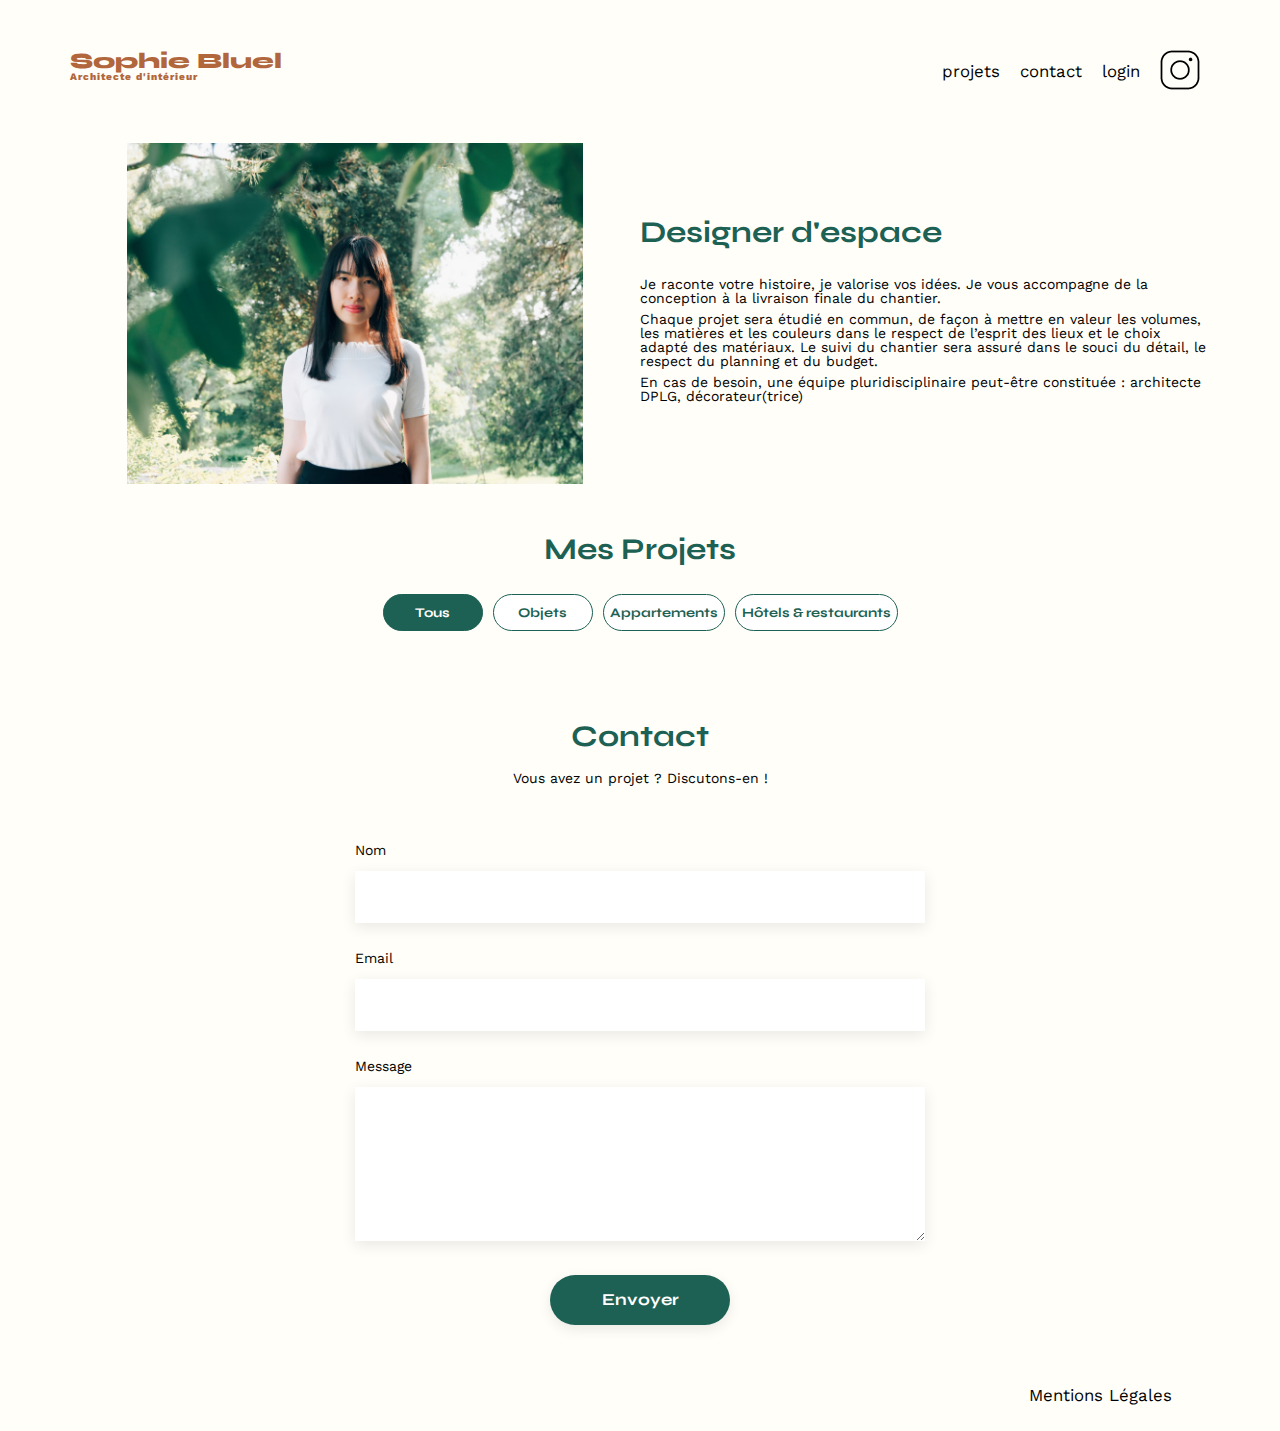
==== FrontEnd/index.html @ c89c2dd3 "page de connexion integrée + quelques modifs + ajout d'un .js pour le menu" ====
<!DOCTYPE html>
<html lang="fr">
<head>
	<meta charset="UTF-8">
	<title>Sophie Bluel - Architecte d'intérieur</title>
	<meta name="viewport" content="width=device-width, initial-scale=1.0">
	<link rel="preconnect" href="https://fonts.googleapis.com">
	<link rel="preconnect" href="https://fonts.gstatic.com" crossorigin>
	<link href="https://fonts.googleapis.com/css2?family=Syne:wght@700;800&family=Work+Sans&display=swap" rel="stylesheet">
	<meta name="description" content="">
	<link rel="stylesheet" href="./assets/style.css">
	<script src="menu.js" defer></script>
	<script src="script.js" defer></script>
</head>
<body>
	<header>
		<h1 class="logo">Sophie Bluel <span>Architecte d'intérieur</span></h1>
		<nav>
			<ul>
				<li><a href="#portfolio">projets</a></li>
				<li class="test"><a href="#contact">contact</a></li>
				<li class="btn-connexion"><a href="connexion.html">login</a></li>
				<li><img src="./assets/icons/instagram.png" alt="Instagram"></li>
			</ul>
		</nav>
	</header>
	<main>
		<section id="introduction">
			<figure>
				<img src="./assets/images/sophie-bluel.png" alt="">
			</figure>
			<article>
				<h2>Designer d'espace</h2>
				<p>Je raconte votre histoire, je valorise vos idées. Je vous accompagne de la conception à la livraison finale du chantier.</p>
				<p>Chaque projet sera étudié en commun, de façon à mettre en valeur les volumes, les matières et les couleurs dans le respect de l’esprit des lieux et le choix adapté des matériaux. Le suivi du chantier sera assuré dans le souci du détail, le respect du planning et du budget.</p>
				<p>En cas de besoin, une équipe pluridisciplinaire peut-être constituée : architecte DPLG, décorateur(trice)</p>
			</article>
		</section>
		<section id="portfolio">

			<h2>Mes Projets</h2>

			<div class="filtres">
				<button value="0">Tous</button>
				<button value="1">Objets</button>
				<button value="2">Appartements</button>
				<button value="3">Hôtels & restaurants</button>
			</div>

			<div class="gallery">
			</div>

		</section>
		<section id="contact">
			<h2>Contact</h2>
			<p>Vous avez un projet ? Discutons-en !</p>
			<form action="#" method="post">
				<label for="name">Nom</label>
				<input type="text" name="name" id="name">
				<label for="email">Email</label>
				<input type="email" name="email" id="email">
				<label for="message">Message</label>
				<textarea name="message" id="message" cols="30" rows="10"></textarea>
				<input type="submit" value="Envoyer">
			</form>
		</section>
	</main>

	<footer>
		<nav>
			<ul>
				<li>Mentions Légales</li>
			</ul>
		</nav>
	</footer>
</body>
</html>
---- FrontEnd/assets/style.css ----
/* http://meyerweb.com/eric/tools/css/reset/
   v2.0 | 20110126
   License: none (public domain)
*/

html, body, div, span, applet, object, iframe,
h1, h2, h3, h4, h5, h6, p, blockquote, pre,
a, abbr, acronym, address, big, cite, code,
del, dfn, em, img, ins, kbd, q, s, samp,
small, strike, strong, sub, sup, tt, var,
b, u, i, center,
dl, dt, dd, ol, ul, li,
fieldset, form, label, legend,
table, caption, tbody, tfoot, thead, tr, th, td,
article, aside, canvas, details, embed,
figure, figcaption, footer, header, hgroup,
menu, nav, output, ruby, section, summary,
time, mark, audio, video {
	margin: 0;
	padding: 0;
	border: 0;
	font-size: 100%;
	font: inherit;
	vertical-align: baseline;
}
/* HTML5 display-role reset for older browsers */
article, aside, details, figcaption, figure,
footer, header, hgroup, menu, nav, section {
	display: block;
}
body {
	line-height: 1;
}
ol, ul {
	list-style: none;
}
blockquote, q {
	quotes: none;
}
blockquote:before, blockquote:after,
q:before, q:after {
	content: '';
	content: none;
}
table {
	border-collapse: collapse;
	border-spacing: 0;
}
/** end reset css**/
body {
	max-width: 1140px;
	margin:auto;
	font-family: 'Work Sans' ;
	font-size: 14px;
	background: #FFFEF8;
}
header {
	display: flex;
	justify-content: space-between;
	margin: 50px 0;
}
section {
	margin: 50px 0
}

h1{
	display: flex;
	flex-direction: column;
	font-family: 'Syne';
	font-size: 22px;
	font-weight: 800;
	color: #B1663C
}

h1 > span {
	font-family: 'Work Sans';
	font-size:10px;
	letter-spacing: 0.1em;
;
}

h2{
	font-family: 'Syne';
	font-weight: 700;
	font-size: 30px;
	color: #1D6154
}
nav ul {
	display: flex;
	align-items: center;
	list-style-type: none;

}
nav li {
	padding: 0 10px;
	font-size: 1.2em;
}

li:hover {
	color: #B1663C;
}

nav li a {
	text-decoration: none;
	color: inherit;
}

#introduction {
	display: flex;
	align-items: center;
}
#introduction figure {
	flex: 1
}
#introduction img {
	display: block;
	margin: auto;
	width: 80%;
}

#introduction article {
	flex: 1
}
#introduction h2 {
	margin-bottom: 1em;
}

#introduction p {
	margin-bottom: 0.5em;
}
#portfolio h2 {
	text-align: center;
	margin-bottom: 1em;
}
.gallery {
	width: 100%;
	display: grid;
	grid-template-columns: 1fr 1fr 1fr;
	grid-column-gap: 20px;
	grid-row-gap: 20px;
}

.filtres {
	display: flex;
	justify-content: center;
	gap: 10px;
	
}

.filtres button {
	font-family: 'Syne';
	font-weight: 700;
	color: #1D6154;
	background-color: white;
	text-align: center;
	border-radius: 60px;
	min-width: 100px;
	height: 37px;
	border: 1px solid #1D6154;
	cursor: pointer;
	margin-bottom: 3em;
}

.filtres button.active {
	background-color: #1D6154;
	color: white;
}

.gallery img {
	width: 100%;

}
#contact {
	width: 50%;
margin: auto;
}
#contact > * {
	text-align: center;

}
#contact h2{
	margin-bottom: 20px;
}
#contact form {
	text-align: left;
	margin-top:30px;
	display: flex;
	flex-direction: column;
}

#contact input {
	height: 50px;
	font-size: 1.2em;
	border: none;
	box-shadow: 0px 4px 14px rgba(0, 0, 0, 0.09);
}
#contact label {
	margin: 2em 0 1em 0;
}
#contact textarea {
	border: none;
	box-shadow: 0px 4px 14px rgba(0, 0, 0, 0.09);
}

input[type="submit"]{
	font-family: 'Syne';
	font-weight: 700;
	color: white;
	background-color: #1D6154;
	margin : 2em auto ;
	width: 180px;
	text-align: center;
	border-radius: 60px ;
}

footer nav ul {
	display: flex;
	justify-content: flex-end;
	margin: 2em
}

/* page de connexion */
#connexion {
	text-align: center;
	display: flex;
	flex-direction: column;
	align-items: center;
	margin-top: 135px;
	margin-bottom: 300px;
}
#connexion form {
	text-align: left;
	display: flex;
	flex-direction: column;
}
#connexion input {
	height: 50px;
	width: 380px;
	font-size: 1.2em;
	border: none;
	box-shadow: 0px 4px 14px rgba(0, 0, 0, 0.09);
}
#connexion .se-connecter {
	width: 180px;
}
#connexion a {
	text-align: center;
	color: inherit;
}

#connexion label {
	margin: 2em 0 1em 0;
}
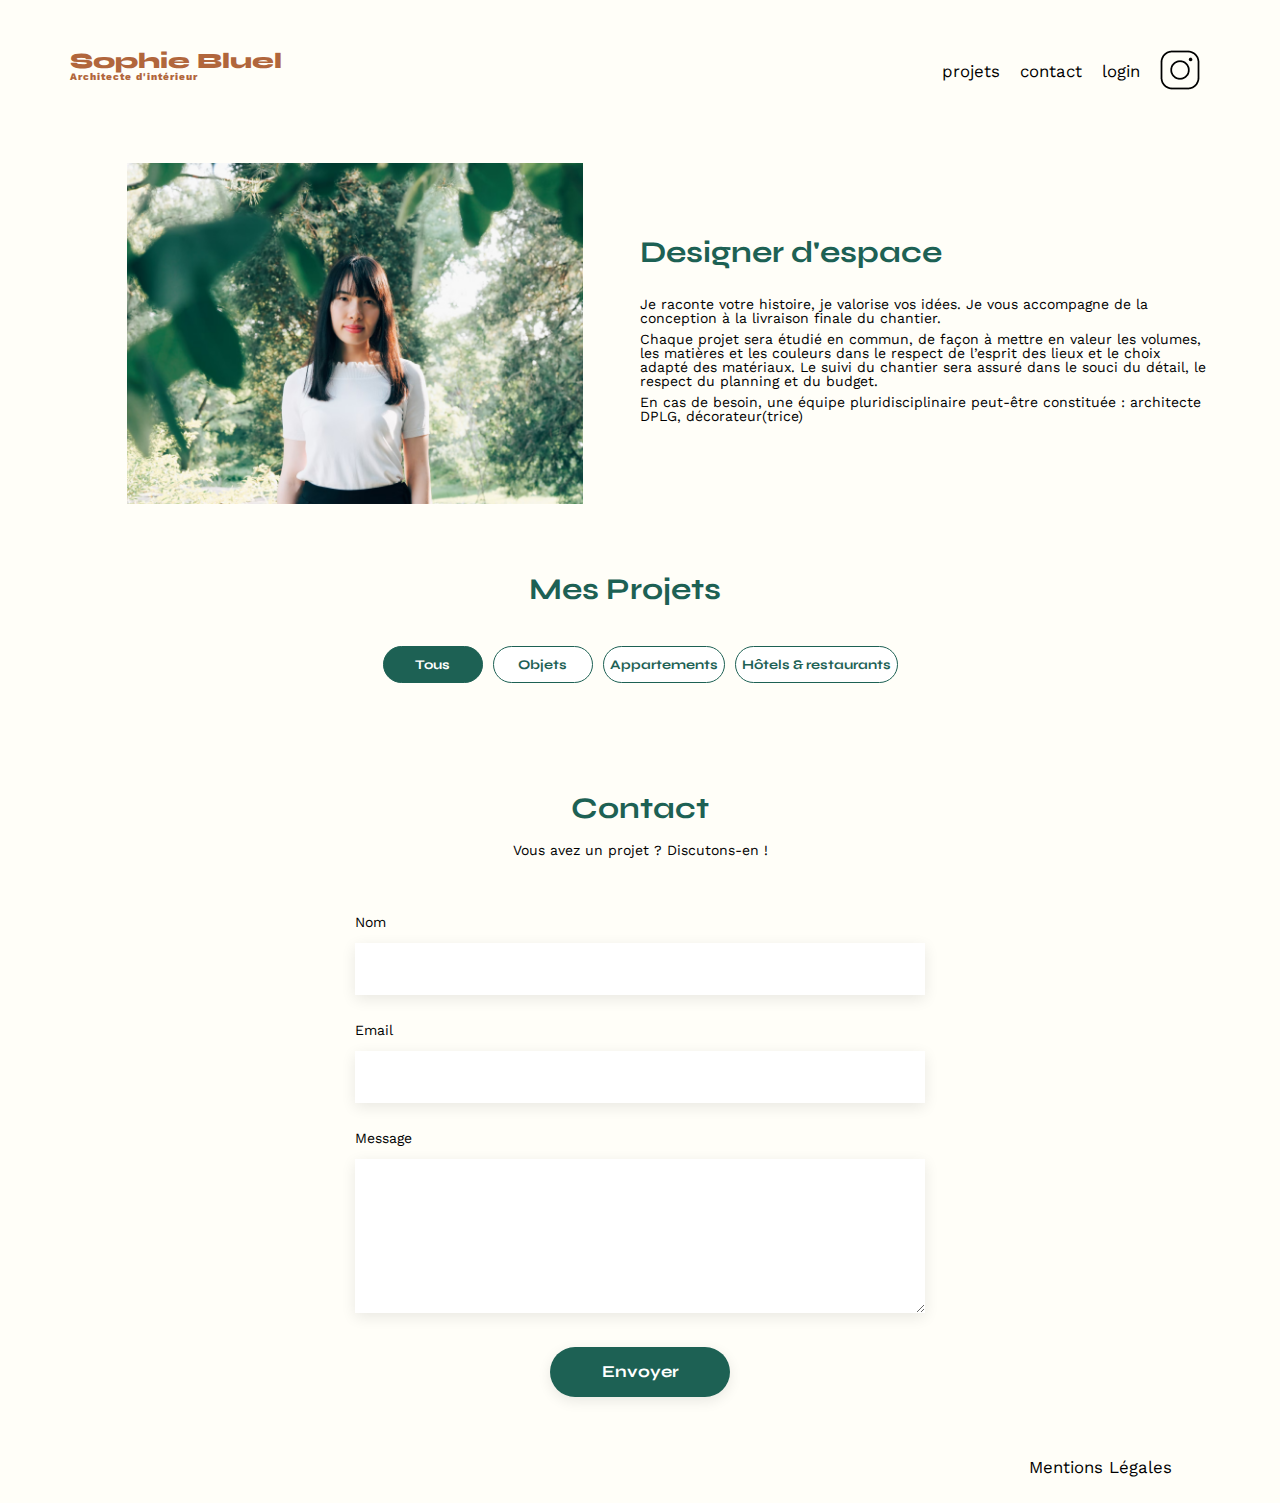
==== commit 985614dd: "gestion de l'authentification / mode édition" ====
--- a/FrontEnd/index.html
+++ b/FrontEnd/index.html
@@ -8,17 +8,23 @@
 	<link rel="preconnect" href="https://fonts.gstatic.com" crossorigin>
 	<link href="https://fonts.googleapis.com/css2?family=Syne:wght@700;800&family=Work+Sans&display=swap" rel="stylesheet">
 	<meta name="description" content="">
+	<link rel="stylesheet" href="https://cdnjs.cloudflare.com/ajax/libs/font-awesome/6.2.1/css/all.min.css"
+        integrity="sha512-MV7K8+y+gLIBoVD59lQIYicR65iaqukzvf/nwasF0nqhPay5w/9lJmVM2hMDcnK1OnMGCdVK+iQrJ7lzPJQd1w=="
+        crossorigin="anonymous" referrerpolicy="no-referrer" />
 	<link rel="stylesheet" href="./assets/style.css">
-	<script src="menu.js" defer></script>
 	<script src="script.js" defer></script>
 </head>
 <body>
+	<div class="mode-edition">
+		<i class="fa-sharp fa-regular fa-pen-to-square"></i>
+		<p>Mode édition</p>
+	</div>
 	<header>
 		<h1 class="logo">Sophie Bluel <span>Architecte d'intérieur</span></h1>
 		<nav>
 			<ul>
 				<li><a href="#portfolio">projets</a></li>
-				<li class="test"><a href="#contact">contact</a></li>
+				<li><a href="#contact">contact</a></li>
 				<li class="btn-connexion"><a href="connexion.html">login</a></li>
 				<li><img src="./assets/icons/instagram.png" alt="Instagram"></li>
 			</ul>
@@ -38,7 +44,13 @@
 		</section>
 		<section id="portfolio">
 
-			<h2>Mes Projets</h2>
+			<div class="portfolio-titre">
+				<h2>Mes Projets</h2>
+				<a class="modifier">
+					<i class="fa-sharp fa-regular fa-pen-to-square"></i>modifier
+				</a>
+			</div>
+			
 
 			<div class="filtres">
 				<button value="0">Tous</button>
@@ -47,8 +59,9 @@
 				<button value="3">Hôtels & restaurants</button>
 			</div>
 
-			<div class="gallery">
+			<div class="galerie">
 			</div>
+
 
 		</section>
 		<section id="contact">
--- a/FrontEnd/assets/style.css
+++ b/FrontEnd/assets/style.css
@@ -54,13 +54,26 @@
 	font-size: 14px;
 	background: #FFFEF8;
 }
+
+.mode-edition {
+	height: 59px;
+	background-color: #000000;
+	color: white;
+	display: none;
+	align-items: center;
+	justify-content: center;
+}
+.mode-edition i {
+	padding-right: 10px;
+}
+
 header {
 	display: flex;
 	justify-content: space-between;
 	margin: 50px 0;
 }
 section {
-	margin: 50px 0
+	margin: 70px 0
 }
 
 h1{
@@ -69,7 +82,8 @@
 	font-family: 'Syne';
 	font-size: 22px;
 	font-weight: 800;
-	color: #B1663C
+	color: #B1663C;
+	cursor: pointer;
 }
 
 h1 > span {
@@ -129,47 +143,57 @@
 	margin-bottom: 0.5em;
 }
 #portfolio h2 {
-	text-align: center;
-	margin-bottom: 1em;
-}
-.gallery {
+	padding-right: 30px;
+}
+.portfolio-titre {
+	display: flex;
+	align-items: center;
+	justify-content: center;
+	margin-bottom: 3em;
+}
+.portfolio-titre a {
+	display: none;
+	cursor: pointer;
+}
+.portfolio-titre i {
+	padding-right: 10px;
+}
+
+.filtres {
+	display: flex;
+	justify-content: center;
+	gap: 10px;
+	
+}
+.filtres button {
+	font-family: 'Syne';
+	font-weight: 700;
+	color: #1D6154;
+	background-color: white;
+	text-align: center;
+	border-radius: 60px;
+	min-width: 100px;
+	height: 37px;
+	border: 1px solid #1D6154;
+	cursor: pointer;
+	margin-bottom: 3em;
+}
+.filtres button.active {
+	background-color: #1D6154;
+	color: white;
+}
+
+.galerie {
 	width: 100%;
 	display: grid;
 	grid-template-columns: 1fr 1fr 1fr;
 	grid-column-gap: 20px;
 	grid-row-gap: 20px;
 }
-
-.filtres {
-	display: flex;
-	justify-content: center;
-	gap: 10px;
-	
-}
-
-.filtres button {
-	font-family: 'Syne';
-	font-weight: 700;
-	color: #1D6154;
-	background-color: white;
-	text-align: center;
-	border-radius: 60px;
-	min-width: 100px;
-	height: 37px;
-	border: 1px solid #1D6154;
-	cursor: pointer;
-	margin-bottom: 3em;
-}
-
-.filtres button.active {
-	background-color: #1D6154;
-	color: white;
-}
-
-.gallery img {
+.galerie img {
 	width: 100%;
-
-}
+}
+
 #contact {
 	width: 50%;
 margin: auto;
@@ -187,7 +211,6 @@
 	display: flex;
 	flex-direction: column;
 }
-
 #contact input {
 	height: 50px;
 	font-size: 1.2em;
@@ -219,7 +242,8 @@
 	margin: 2em
 }
 
-/* page de connexion */
+/* Page de connexion */
+
 #connexion {
 	text-align: center;
 	display: flex;
@@ -242,12 +266,13 @@
 }
 #connexion .se-connecter {
 	width: 180px;
+	cursor: pointer;
 }
 #connexion a {
 	text-align: center;
 	color: inherit;
-}
-
+	
+}
 #connexion label {
 	margin: 2em 0 1em 0;
 }
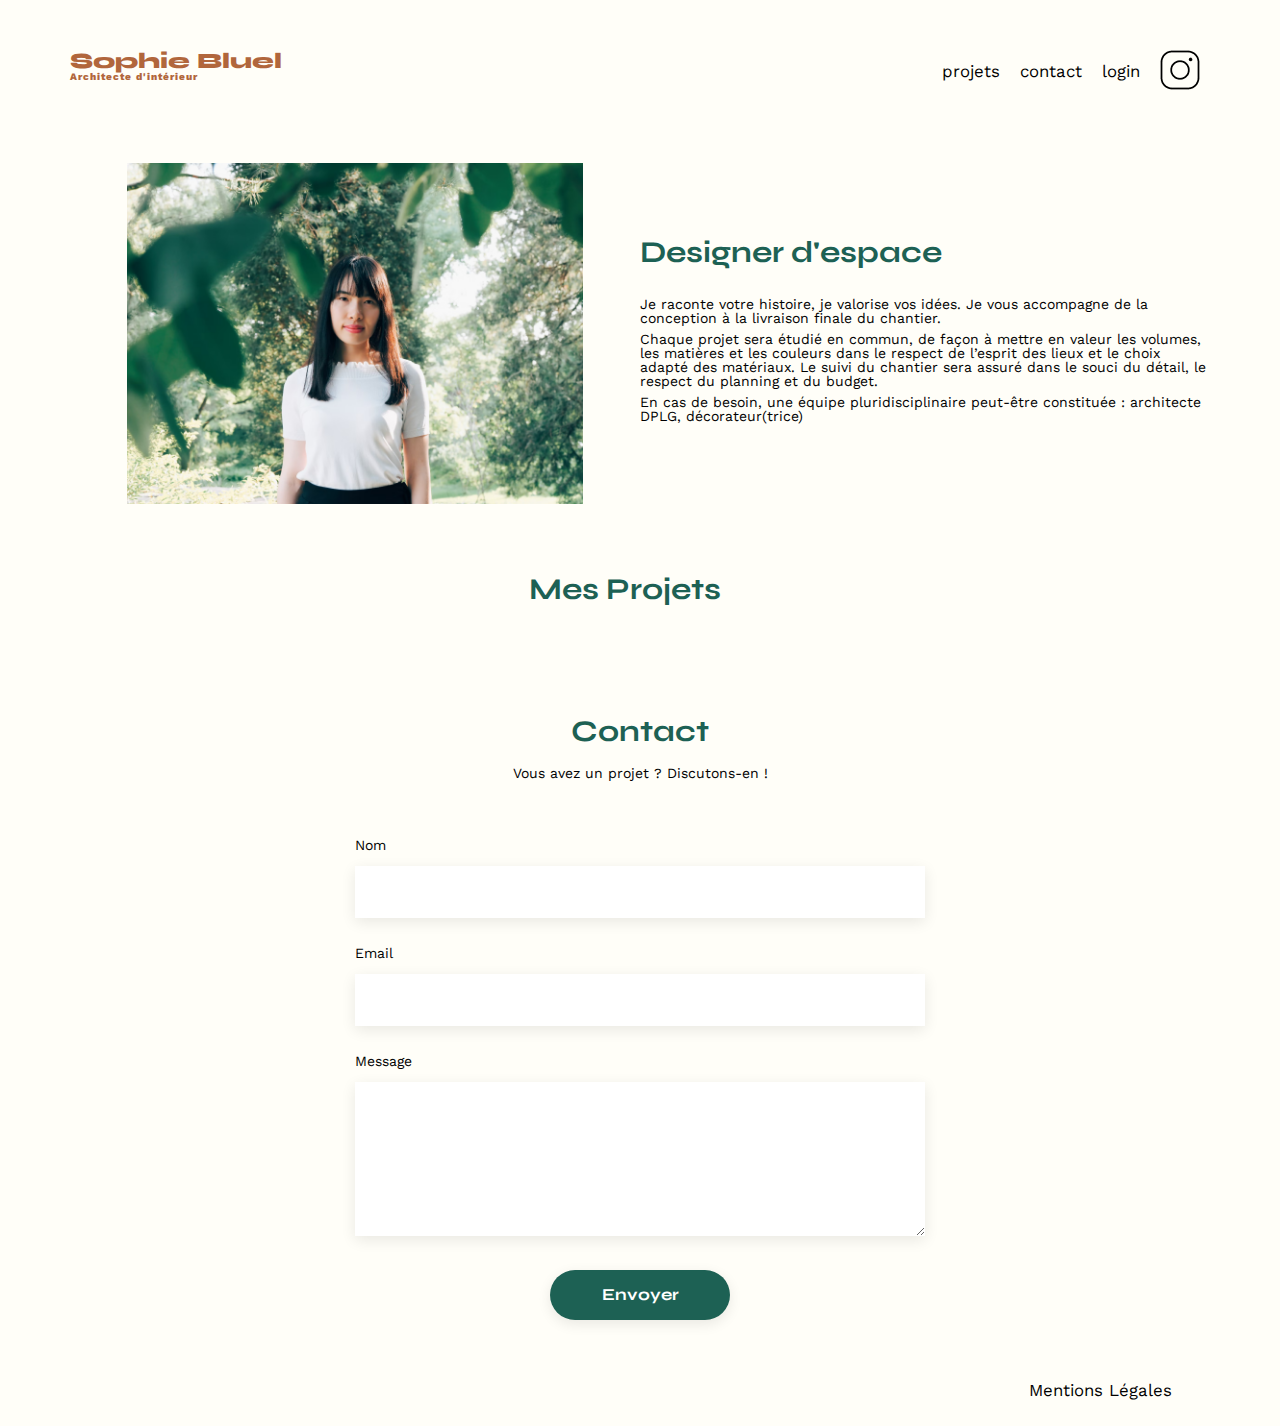
==== commit 23741df4: "modification des filtres html => JS" ====
--- a/FrontEnd/index.html
+++ b/FrontEnd/index.html
@@ -50,19 +50,23 @@
 					<i class="fa-sharp fa-regular fa-pen-to-square"></i>modifier
 				</a>
 			</div>
-			
 
 			<div class="filtres">
-				<button value="0">Tous</button>
-				<button value="1">Objets</button>
-				<button value="2">Appartements</button>
-				<button value="3">Hôtels & restaurants</button>
 			</div>
 
 			<div class="galerie">
 			</div>
 
-
+			<div class="conteneur-modale">
+				<div class="modale">
+					<h3>Galerie photo</h3>
+					<i class="fa-regular fa-x"></i>
+					<div class="galerie-modale"></div>
+					<hr>
+					<input class="ajouter-photo" type="submit" value="Ajouter une photo"></input>
+				</div>
+			</div>
+			
 		</section>
 		<section id="contact">
 			<h2>Contact</h2>
--- a/FrontEnd/assets/style.css
+++ b/FrontEnd/assets/style.css
@@ -277,3 +277,53 @@
 	margin: 2em 0 1em 0;
 }
 
+/* Modale */
+
+.conteneur-modale {
+	display: none;
+	position: fixed;
+	top: 0;
+	left: 0;
+	width: 100%;
+	height: 100%;
+	background-color: rgba(0, 0, 0, 0.5);
+}
+.modale {
+	width: 630px;
+	background-color: white;
+	position: fixed;
+	left: 50%;
+	top: 50%;
+	transform: translate(-50%, -50%);
+	border-radius: 10px;
+}
+.conteneur-modale.active {
+	display: block;
+}
+.modale {
+	display: flex;
+	flex-direction: column;
+	align-items: center;
+}
+.modale h3 {
+	font-size: 26px;
+	padding: 60px;
+}
+.modale i {
+	position: absolute;
+	top: 30px;
+	right: 30px;
+	font-weight: 900;
+	font-size: 16px;
+	cursor: pointer;
+}
+.modale hr {
+	width: 420px
+}
+.modale input {
+	height: 36px;
+	width: 237px;
+	font-size: 1em;
+	border: none;
+	cursor: pointer;
+}
